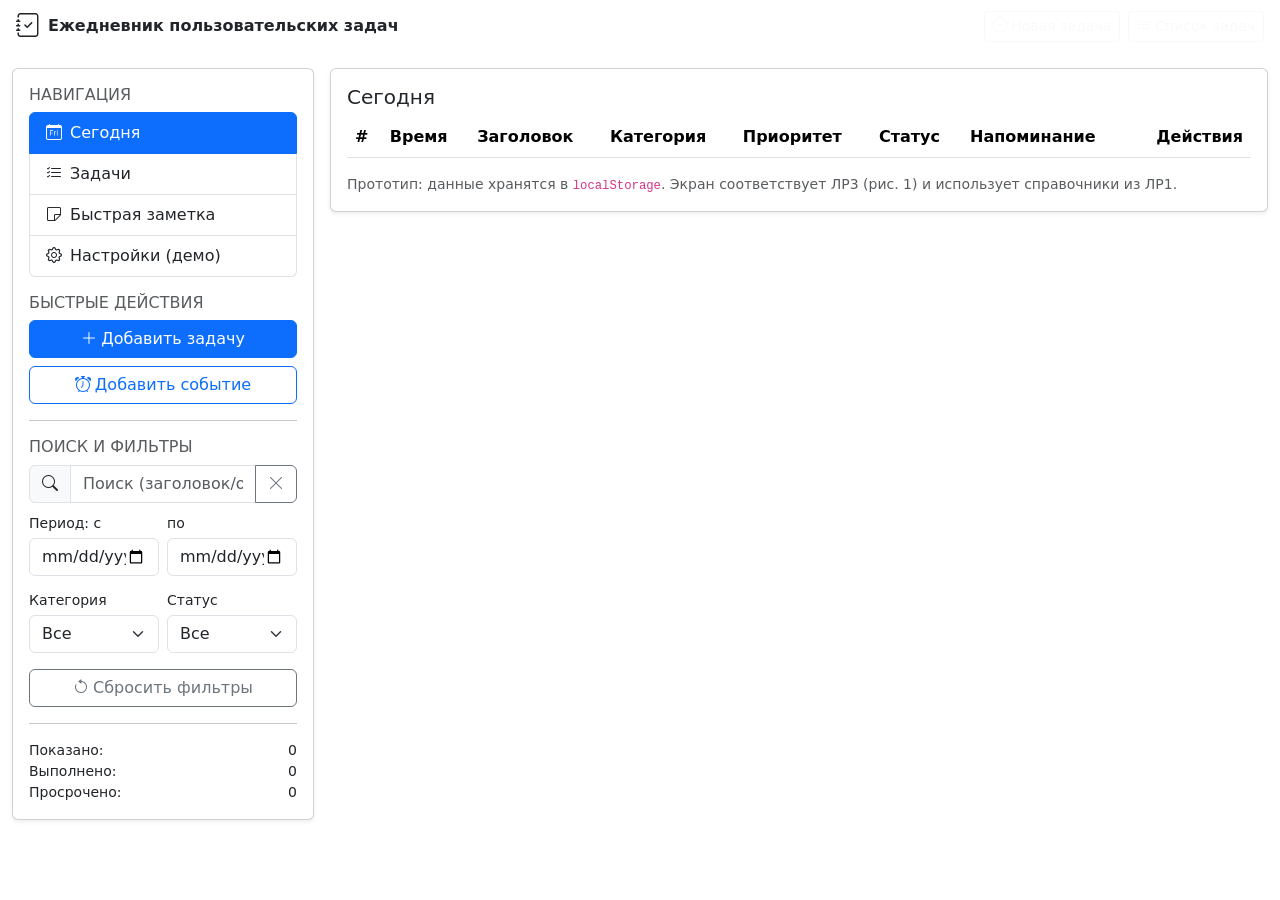
==== today.html @ 887ecb2b "Add files via upload" ====
<!DOCTYPE html>
<html lang="ru">
<head>
  <meta charset="UTF-8" />
  <meta name="viewport" content="width=device-width, initial-scale=1.0" />
  <link href="https://cdn.jsdelivr.net/npm/bootstrap@5.3.3/dist/css/bootstrap.min.css" rel="stylesheet"/>
  <link href="https://cdn.jsdelivr.net/npm/bootstrap-icons@1.11.3/font/bootstrap-icons.css" rel="stylesheet"/>
  <link rel="stylesheet" href="src/style.css" />
  <title>Ежедневник — Сегодня</title>
</head>
<body>
  <header class="app-header py-2 px-3 d-flex align-items-center justify-content-between">
    <div class="d-flex align-items-center gap-2">
      <i class="bi bi-journal-check fs-4"></i>
      <span class="fw-semibold">Ежедневник пользовательских задач</span>
    </div>
    <div class="d-flex align-items-center gap-2">
      <span class="badge text-bg-light border" id="whoami"></span>
      <a class="btn btn-sm btn-outline-light" href="task.html"><i class="bi bi-plus-circle me-1"></i>Новая задача</a>
      <a class="btn btn-sm btn-outline-light" href="tasks.html"><i class="bi bi-list-check me-1"></i>Список задач</a>
    </div>
  </header>

  <main class="container-fluid my-3">
    <div class="row g-3">
      <aside class="col-12 col-xl-3">
        <div class="card shadow-sm">
          <div class="card-body">
            <h6 class="text-uppercase text-muted mb-2">Навигация</h6>
            <div class="list-group mb-3">
              <a class="list-group-item list-group-item-action active" href="today.html"><i class="bi bi-calendar-day me-2"></i>Сегодня</a>
              <a class="list-group-item list-group-item-action" href="tasks.html"><i class="bi bi-list-check me-2"></i>Задачи</a>
              <button class="list-group-item list-group-item-action" id="btnNotes"><i class="bi bi-sticky me-2"></i>Быстрая заметка</button>
              <button class="list-group-item list-group-item-action" id="btnSettings"><i class="bi bi-gear me-2"></i>Настройки (демо)</button>
            </div>

            <h6 class="text-uppercase text-muted mb-2">Быстрые действия</h6>
            <div class="d-grid gap-2">
              <a class="btn btn-primary" href="task.html"><i class="bi bi-plus-lg me-1"></i>Добавить задачу</a>
              <a class="btn btn-outline-primary" href="task.html?kind=event"><i class="bi bi-alarm me-1"></i>Добавить событие</a>
            </div>

            <hr/>

            <h6 class="text-uppercase text-muted mb-2">Поиск и фильтры</h6>

            <div class="input-group mb-2">
              <span class="input-group-text"><i class="bi bi-search"></i></span>
              <input class="form-control" id="q" placeholder="Поиск (заголовок/описание)" />
              <button class="btn btn-outline-secondary" id="btnResetQ" title="Сброс"><i class="bi bi-x-lg"></i></button>
            </div>

            <div class="row g-2">
              <div class="col-6">
                <label class="form-label small mb-1">Период: с</label>
                <input class="form-control" type="date" id="dFrom">
              </div>
              <div class="col-6">
                <label class="form-label small mb-1">по</label>
                <input class="form-control" type="date" id="dTo">
              </div>
            </div>

            <div class="row g-2 mt-1">
              <div class="col-6">
                <label class="form-label small mb-1">Категория</label>
                <select class="form-select" id="fltCat"><option value="">Все</option></select>
              </div>
              <div class="col-6">
                <label class="form-label small mb-1">Статус</label>
                <select class="form-select" id="fltStatus"><option value="">Все</option></select>
              </div>
            </div>

            <div class="d-grid mt-3">
              <button class="btn btn-outline-secondary" id="btnResetFilters">
                <i class="bi bi-arrow-counterclockwise me-1"></i>Сбросить фильтры
              </button>
            </div>

            <hr/>
            <div class="kpi small">
              <div class="d-flex justify-content-between"><span>Показано:</span><span id="kpiCount">0</span></div>
              <div class="d-flex justify-content-between"><span>Выполнено:</span><span id="kpiDone">0</span></div>
              <div class="d-flex justify-content-between"><span>Просрочено:</span><span id="kpiOverdue">0</span></div>
            </div>
          </div>
        </div>
      </aside>

      <section class="col-12 col-xl-9">
        <div class="card shadow-sm">
          <div class="card-body">
            <div class="d-flex flex-wrap justify-content-between align-items-center gap-2 mb-2">
              <h5 class="mb-0">Сегодня</h5>
              <div class="small text-muted" id="todayLabel"></div>
            </div>

            <div class="table-responsive">
              <table class="table table-hover align-middle">
                <thead>
                  <tr>
                    <th>#</th>
                    <th>Время</th>
                    <th>Заголовок</th>
                    <th>Категория</th>
                    <th>Приоритет</th>
                    <th>Статус</th>
                    <th>Напоминание</th>
                    <th class="text-end">Действия</th>
                  </tr>
                </thead>
                <tbody id="tbl"></tbody>
              </table>
            </div>

            <div class="small text-muted" id="hint">
              Прототип: данные хранятся в <code>localStorage</code>. Экран соответствует ЛР3 (рис. 1) и использует справочники из ЛР1.
            </div>
          </div>
        </div>
      </section>
    </div>
  </main>

  <!-- Quick note modal -->
  <div class="modal fade" id="noteModal" tabindex="-1" aria-hidden="true">
    <div class="modal-dialog">
      <div class="modal-content">
        <div class="modal-header">
          <h5 class="modal-title">Быстрая заметка</h5>
          <button type="button" class="btn-close" data-bs-dismiss="modal" aria-label="Close"></button>
        </div>
        <div class="modal-body">
          <textarea class="form-control" id="noteText" rows="6" placeholder="Текст заметки..."></textarea>
          <div class="form-text">Сохраняется локально (демо).</div>
        </div>
        <div class="modal-footer">
          <button class="btn btn-outline-secondary" data-bs-dismiss="modal">Закрыть</button>
          <button class="btn btn-primary" id="btnSaveNote"><i class="bi bi-check2 me-1"></i>Сохранить</button>
        </div>
      </div>
    </div>
  </div>

  <!-- Settings modal -->
  <div class="modal fade" id="settingsModal" tabindex="-1" aria-hidden="true">
    <div class="modal-dialog">
      <div class="modal-content">
        <div class="modal-header">
          <h5 class="modal-title">Настройки (демо)</h5>
          <button type="button" class="btn-close" data-bs-dismiss="modal" aria-label="Close"></button>
        </div>
        <div class="modal-body">
          <label class="form-label">Пользователь (для демонстрации)</label>
          <select class="form-select" id="userSelect"></select>
          <div class="form-text">Меняет отображаемый логин в шапке. Авторизация в ЛР4 не требуется.</div>
        </div>
        <div class="modal-footer">
          <button class="btn btn-outline-secondary" data-bs-dismiss="modal">Отмена</button>
          <button class="btn btn-primary" id="btnApplyUser"><i class="bi bi-check2 me-1"></i>Применить</button>
        </div>
      </div>
    </div>
  </div>

  <script src="https://cdn.jsdelivr.net/npm/bootstrap@5.3.3/dist/js/bootstrap.bundle.min.js"></script>
  <script src="src/common.js"></script>
  <script src="src/today.js"></script>
</body>
</html>
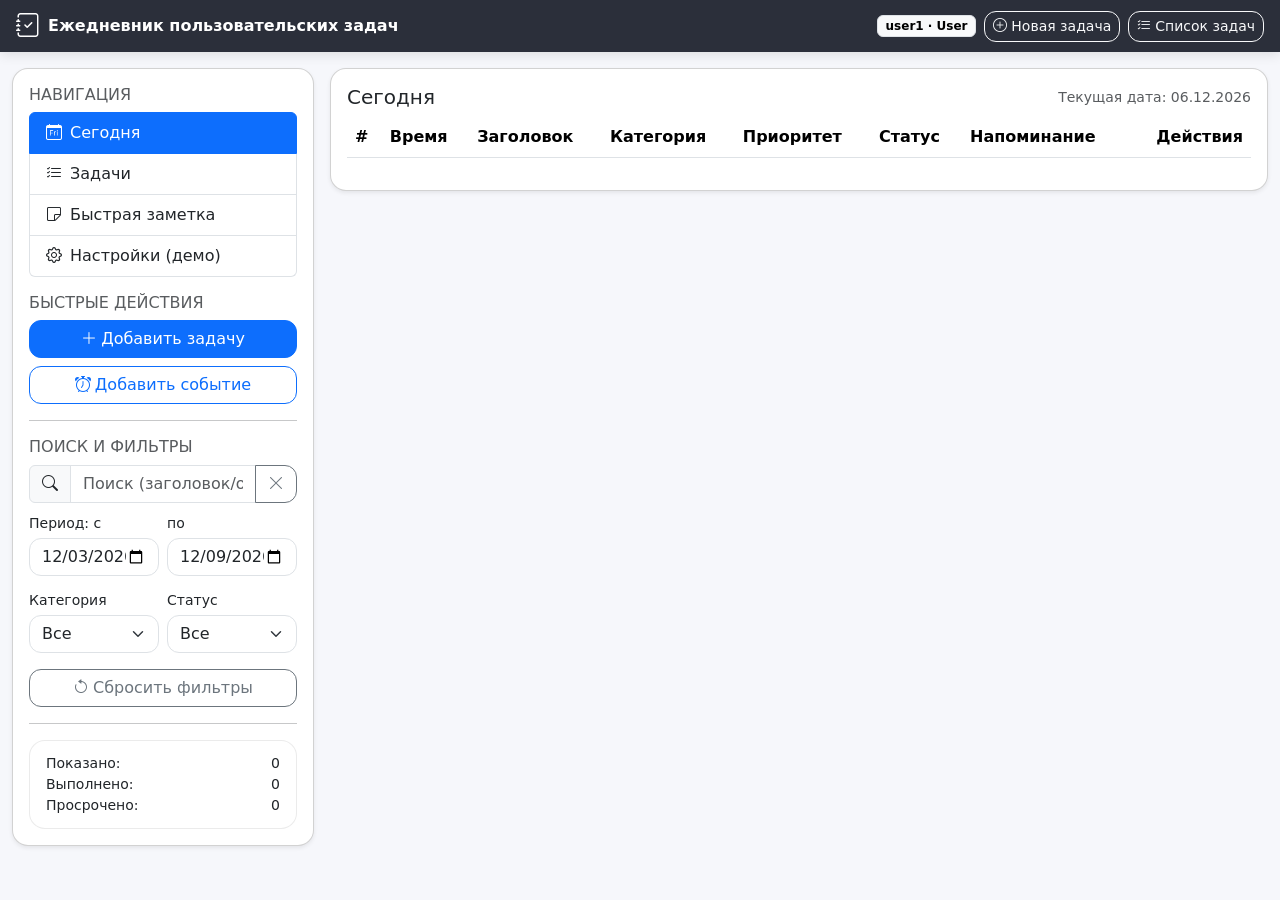
==== commit 4a900253: "Update today.html" ====
--- a/today.html
+++ b/today.html
@@ -114,9 +114,6 @@
               </table>
             </div>
 
-            <div class="small text-muted" id="hint">
-              Прототип: данные хранятся в <code>localStorage</code>. Экран соответствует ЛР3 (рис. 1) и использует справочники из ЛР1.
-            </div>
           </div>
         </div>
       </section>
@@ -133,8 +130,6 @@
         </div>
         <div class="modal-body">
           <textarea class="form-control" id="noteText" rows="6" placeholder="Текст заметки..."></textarea>
-          <div class="form-text">Сохраняется локально (демо).</div>
-        </div>
         <div class="modal-footer">
           <button class="btn btn-outline-secondary" data-bs-dismiss="modal">Закрыть</button>
           <button class="btn btn-primary" id="btnSaveNote"><i class="bi bi-check2 me-1"></i>Сохранить</button>
@@ -154,8 +149,6 @@
         <div class="modal-body">
           <label class="form-label">Пользователь (для демонстрации)</label>
           <select class="form-select" id="userSelect"></select>
-          <div class="form-text">Меняет отображаемый логин в шапке. Авторизация в ЛР4 не требуется.</div>
-        </div>
         <div class="modal-footer">
           <button class="btn btn-outline-secondary" data-bs-dismiss="modal">Отмена</button>
           <button class="btn btn-primary" id="btnApplyUser"><i class="bi bi-check2 me-1"></i>Применить</button>
--- a/src/style.css
+++ b/src/style.css
@@ -0,0 +1,24 @@
+:root{
+  --app-header-bg: #2b2f3a;
+}
+body{ background:#f6f7fb; }
+.app-header{
+  background: var(--app-header-bg);
+  color:#fff;
+  box-shadow: 0 2px 12px rgba(0,0,0,.12);
+}
+.card{ border-radius: 1rem; }
+.btn, .form-control, .form-select{ border-radius: .75rem; }
+.table thead th{ white-space: nowrap; }
+.text-truncate-2{
+  display: -webkit-box;
+  -webkit-line-clamp: 2;
+  -webkit-box-orient: vertical;
+  overflow: hidden;
+}
+.kpi{
+  background:#fff;
+  border:1px solid rgba(0,0,0,.08);
+  border-radius: 1rem;
+  padding: .75rem 1rem;
+}
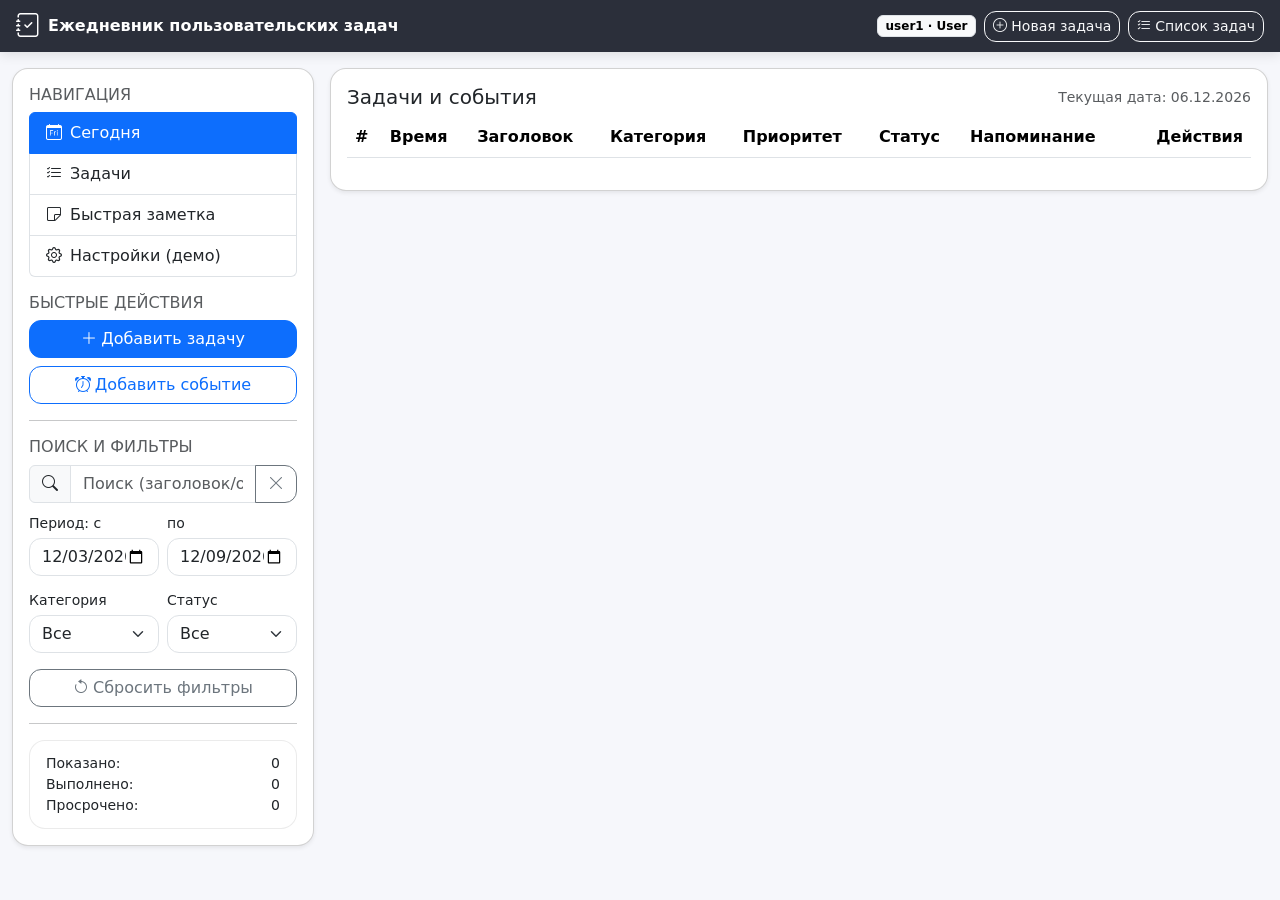
==== commit 8da7611a: "Update today.html" ====
--- a/today.html
+++ b/today.html
@@ -92,7 +92,7 @@
         <div class="card shadow-sm">
           <div class="card-body">
             <div class="d-flex flex-wrap justify-content-between align-items-center gap-2 mb-2">
-              <h5 class="mb-0">Сегодня</h5>
+              <h5 class="mb-0">Задачи и события</h5>
               <div class="small text-muted" id="todayLabel"></div>
             </div>
 
@@ -138,7 +138,7 @@
     </div>
   </div>
 
-  <!-- Settings modal -->
+    <!-- Settings modal -->
   <div class="modal fade" id="settingsModal" tabindex="-1" aria-hidden="true">
     <div class="modal-dialog">
       <div class="modal-content">
@@ -149,6 +149,8 @@
         <div class="modal-body">
           <label class="form-label">Пользователь (для демонстрации)</label>
           <select class="form-select" id="userSelect"></select>
+          <div class="form-text">.</div>
+        </div>
         <div class="modal-footer">
           <button class="btn btn-outline-secondary" data-bs-dismiss="modal">Отмена</button>
           <button class="btn btn-primary" id="btnApplyUser"><i class="bi bi-check2 me-1"></i>Применить</button>
@@ -157,6 +159,7 @@
     </div>
   </div>
 
+
   <script src="https://cdn.jsdelivr.net/npm/bootstrap@5.3.3/dist/js/bootstrap.bundle.min.js"></script>
   <script src="src/common.js"></script>
   <script src="src/today.js"></script>
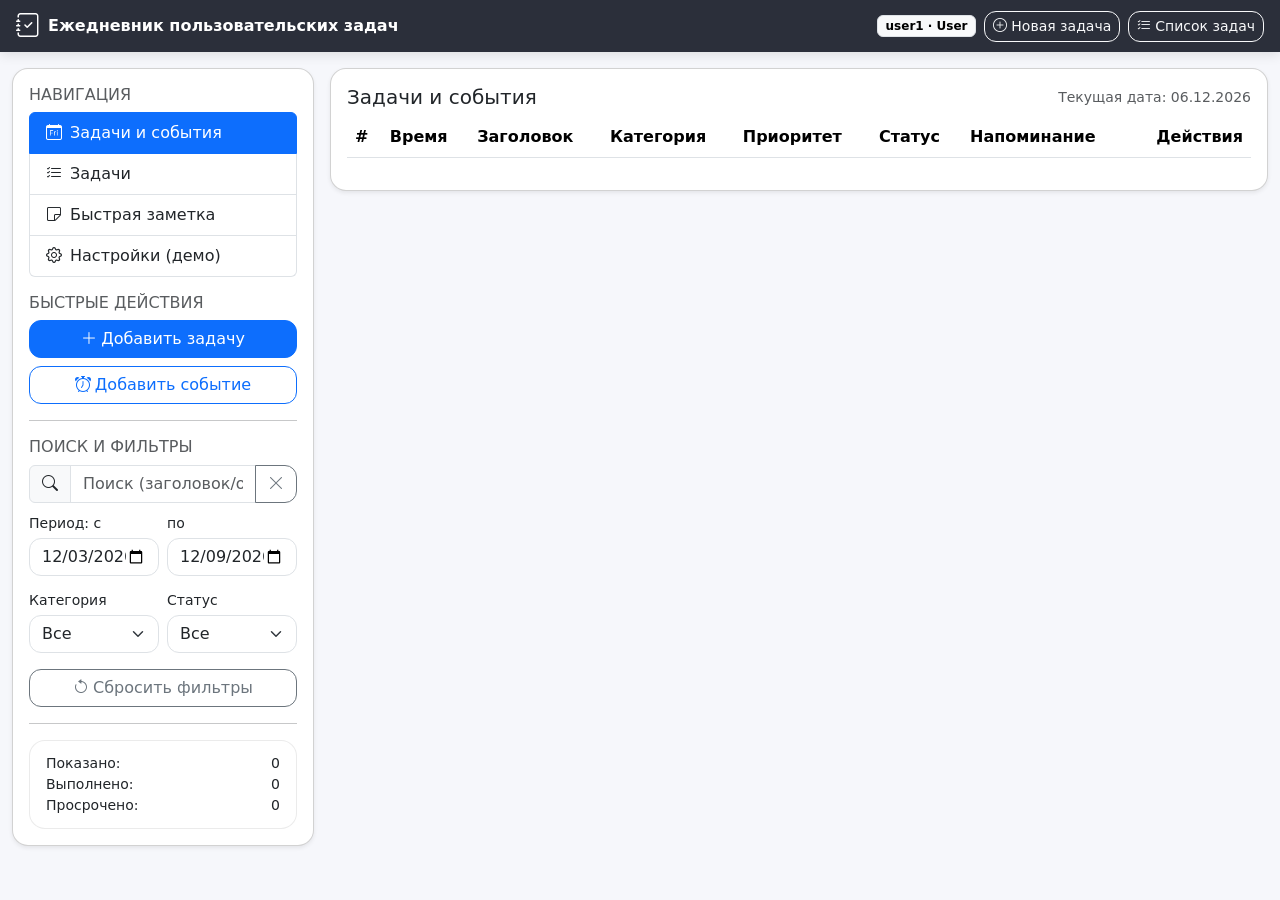
==== commit 763d1b1f: "Update today.html" ====
--- a/today.html
+++ b/today.html
@@ -6,7 +6,7 @@
   <link href="https://cdn.jsdelivr.net/npm/bootstrap@5.3.3/dist/css/bootstrap.min.css" rel="stylesheet"/>
   <link href="https://cdn.jsdelivr.net/npm/bootstrap-icons@1.11.3/font/bootstrap-icons.css" rel="stylesheet"/>
   <link rel="stylesheet" href="src/style.css" />
-  <title>Ежедневник — Сегодня</title>
+  <title>Ежедневник</title>
 </head>
 <body>
   <header class="app-header py-2 px-3 d-flex align-items-center justify-content-between">
@@ -28,7 +28,7 @@
           <div class="card-body">
             <h6 class="text-uppercase text-muted mb-2">Навигация</h6>
             <div class="list-group mb-3">
-              <a class="list-group-item list-group-item-action active" href="today.html"><i class="bi bi-calendar-day me-2"></i>Сегодня</a>
+              <a class="list-group-item list-group-item-action active" href="today.html"><i class="bi bi-calendar-day me-2"></i>Задачи и события</a>
               <a class="list-group-item list-group-item-action" href="tasks.html"><i class="bi bi-list-check me-2"></i>Задачи</a>
               <button class="list-group-item list-group-item-action" id="btnNotes"><i class="bi bi-sticky me-2"></i>Быстрая заметка</button>
               <button class="list-group-item list-group-item-action" id="btnSettings"><i class="bi bi-gear me-2"></i>Настройки (демо)</button>
